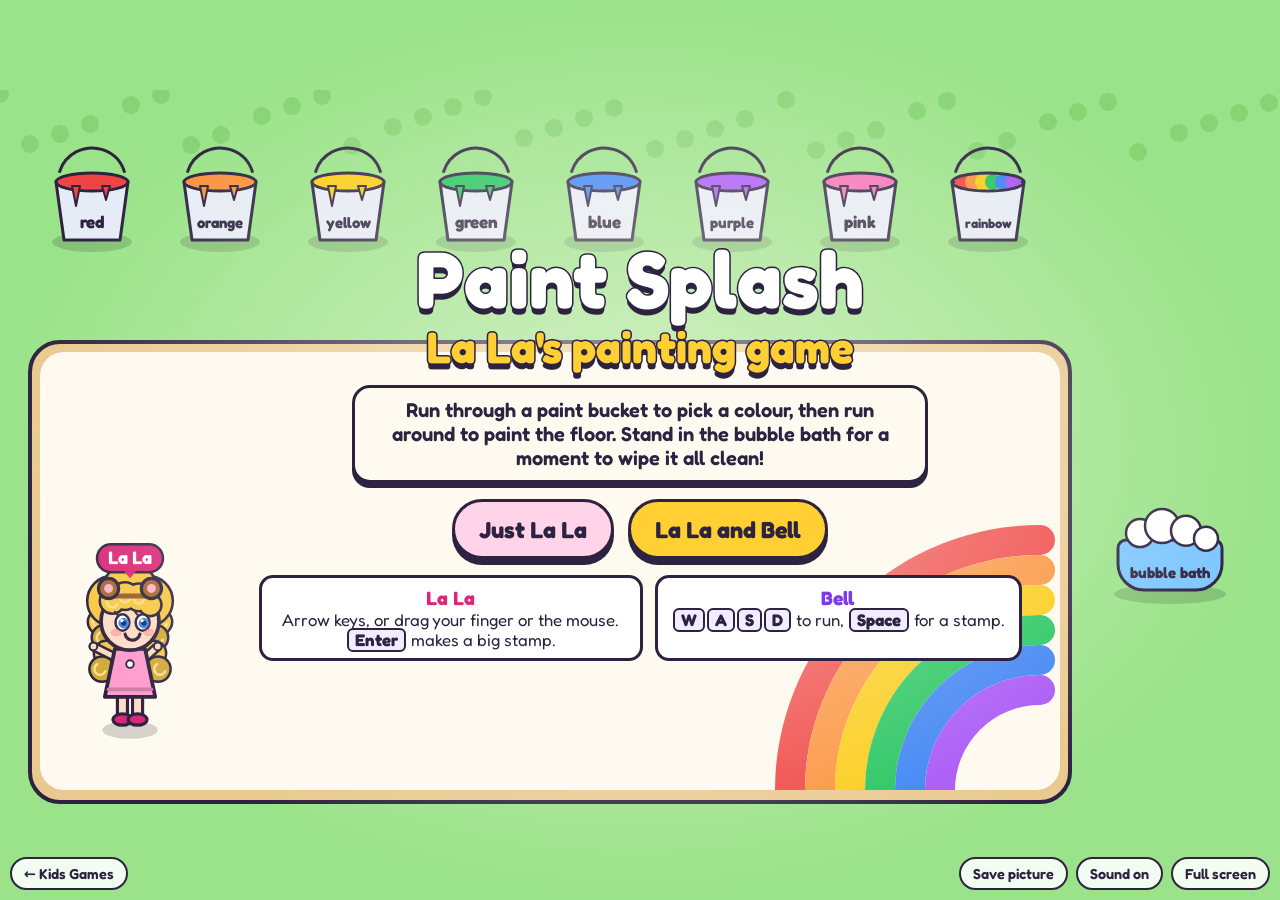
==== paint/index.html @ e42e1e49 "Kids Games: free family games you can make your own" ====
<!DOCTYPE html>
<html lang="en-GB">
<head>
<meta charset="UTF-8">
<link rel="icon" type="image/png" sizes="32x32" href="../icon-192.png">
<link rel="apple-touch-icon" sizes="180x180" href="../icon-192.png">
<meta name="viewport" content="width=device-width, initial-scale=1, viewport-fit=cover">
<title>Paint Splash: a painting game I made for my three-year-old — Gary Stow</title>
<meta name="description" content="Run through paint buckets and paint the floor with your feet. Colours and shapes are spoken out loud, and a bubble bath wipes it all clean. A free game I built with AI for my youngest.">
<meta name="robots" content="index, follow">
<meta property="og:type" content="website">
<meta property="og:title" content="Paint Splash: a painting game I made for my three-year-old">
<meta property="og:description" content="Run through paint buckets and paint the floor with your feet.">
<meta property="og:image" content="https://garystow.co.uk/assets/play-preview.jpg">
<meta name="twitter:card" content="summary_large_image">
<link rel="manifest" href="../manifest.webmanifest">
<meta name="theme-color" content="#7c3aed">
<link rel="preconnect" href="https://fonts.googleapis.com">
<link rel="preconnect" href="https://fonts.gstatic.com" crossorigin>
<link rel="stylesheet" href="https://fonts.googleapis.com/css2?family=Fredoka:wght@400;600;700&display=swap">
<link rel="stylesheet" href="../shared.css">
<style>html,body{background:#9be38a}</style>
</head>
<body>
<canvas id="game" aria-label="Paint Splash game"></canvas>
<div id="menu" class="overlay">
  <h1 class="title">Paint Splash <span data-name="lala" data-suffix="'s painting game">La La's painting game</span></h1>
  <p class="sub">Run through a paint bucket to pick a colour, then run around to paint the floor. Stand in the bubble bath for a moment to wipe it all clean!</p>
  <div class="btns">
    <button class="l" data-mode="lala">Just <span data-name="lala">La La</span></button>
    <button class="go" data-mode="together"><span data-name="lala">La La</span> and <span data-name="bell">Bell</span></button>
  </div>
  <div class="keys">
    <div class="kl"><b data-name="lala">La La</b>Arrow keys, or drag your finger or the mouse. <kbd>Enter</kbd> makes a big stamp.</div>
    <div class="kb"><b data-name="bell">Bell</b><kbd>W</kbd><kbd>A</kbd><kbd>S</kbd><kbd>D</kbd> to run, <kbd>Space</kbd> for a stamp.</div>
  </div>
</div>
<div class="rotate">Turn your tablet sideways for a bigger picture</div>
<div class="chrome left"><a href="../index.html">← Kids Games</a></div>
<div class="chrome right"><button id="save" type="button">Save picture</button><button id="mute" type="button">Sound on</button><button id="fs" type="button">Full screen</button></div>

<script src="../shared.js"></script>
<script>KG.applyNames();</script>
<script>
"use strict";
/* Paint Splash: La La runs through paint buckets and paints the floor with her feet.
   Colours and shapes are spoken out loud. Every so often a gentle voice asks her to find a colour.
   The bubble bath wipes the floor clean. Bell can join in on WASD. No winning or losing, just painting. */
const { W, H, INK, rand, pick, clamp, circ, ell, rr, poly, line, txt, star4, star5, sfx, speak } = KG;
const ctx = KG.stage(document.getElementById("game"));
KG.chrome();
const FX0 = 40, FX1 = 1060, FY0 = 262, FY1 = 700;   // the painting mat, with a strip of grass between it and the buckets
const paint = document.createElement("canvas"); paint.width = W; paint.height = H; const pctx = paint.getContext("2d");
const BUCKETS = [
  { name: "red", col: "#ef4444" }, { name: "orange", col: "#fb923c" }, { name: "yellow", col: "#facc15" }, { name: "green", col: "#22c55e" },
  { name: "blue", col: "#3b82f6" }, { name: "purple", col: "#a855f7" }, { name: "pink", col: "#f472b6" }, { name: "rainbow", col: "rainbow" }
].map((b, i) => Object.assign(b, { x: 92 + i * 128, y: 118 }));
const TUB = { x: 1170, y: 470 };   // the bubble bath sits off the mat on the right, away from the buckets
const BATH_HOLD = 1.3;              // seconds to stay in the bath before it wipes, so a quick bump never does
const SHAPES = ["star", "heart", "circle", "square", "triangle"];
const S = { screen: "title", mode: "lala", players: [], t: 0, ask: null, nextAsk: 18, wipe: null, splats: [], parts: [], said: "" };

function start(mode) {
  KG.unlockAudio(); S.mode = mode; document.getElementById("menu").hidden = true; S.screen = "play";
  S.players = [KG.mkPlayer("lala", { x: 700, y: 520, col: "#db2777" })];
  if (mode === "together") S.players.push(KG.mkPlayer("bell", { x: 560, y: 520 }));
  S.players.forEach(p => { p.paint = p.id === "lala" ? BUCKETS[6] : BUCKETS[5]; p.hue = 0; p.last = null; p.shape = 0; });
  KG.track("game_start", { game_name: "paint", game_mode: mode });
  speak(mode === "together" ? "Paint Splash! Run through a bucket to choose a colour." : `Paint Splash! ${KG.name("lala")}, run through a bucket to choose a colour.`);
}

// ---------- input ----------
const keys = new Set();
const LALA = { up: ["ArrowUp"], down: ["ArrowDown"], left: ["ArrowLeft"], right: ["ArrowRight"], act: ["Enter", "NumpadEnter", "ShiftRight", "Slash", "Period"] };
const BELL = { up: ["KeyW"], down: ["KeyS"], left: ["KeyA"], right: ["KeyD"], act: ["Space", "KeyE"] };
const SOLO = { up: [...LALA.up, ...BELL.up], down: [...LALA.down, ...BELL.down], left: [...LALA.left, ...BELL.left], right: [...LALA.right, ...BELL.right], act: [...LALA.act, ...BELL.act] };
const mapFor = p => S.mode === "lala" ? SOLO : p.id === "lala" ? LALA : BELL;
addEventListener("keydown", e => {
  if (["Space", "ArrowUp", "ArrowDown", "ArrowLeft", "ArrowRight", "Enter"].includes(e.code) && !e.target.closest("button,a")) e.preventDefault();
  if (S.screen === "title") { if ((e.code === "Space" || e.code === "Enter") && !e.target.closest("button")) start("lala"); return; }
  if (!keys.has(e.code)) S.players.forEach(p => { if (mapFor(p).act.includes(e.code)) stamp(p); });
  keys.add(e.code);
});
addEventListener("keyup", e => keys.delete(e.code));
addEventListener("blur", () => keys.clear());
let drag = false;
const cvEl = document.getElementById("game");
cvEl.addEventListener("pointerdown", e => { if (S.screen !== "play") return; drag = true; const p = S.players[0], w = KG.toWorld(e); p.target = { x: w.x, y: w.y + 30 }; cvEl.setPointerCapture(e.pointerId); });
cvEl.addEventListener("pointermove", e => { if (!drag) return; const w = KG.toWorld(e); S.players[0].target = { x: w.x, y: w.y + 30 }; });
cvEl.addEventListener("pointerup", () => { drag = false; S.players[0] && (S.players[0].target = null); });

// ---------- painting ----------
function colourOf(p) { if (p.paint.col !== "rainbow") return p.paint.col; p.hue = (p.hue + 2.2) % 360; return `hsl(${p.hue},90%,58%)`; }
function brush(p, x, y) {
  const c = colourOf(p);
  pctx.strokeStyle = c; pctx.fillStyle = c; pctx.lineCap = "round"; pctx.lineJoin = "round"; pctx.lineWidth = 34;
  pctx.beginPath(); if (p.last) { pctx.moveTo(p.last.x, p.last.y); pctx.lineTo(x, y); pctx.stroke(); } else { pctx.arc(x, y, 17, 0, 7); pctx.fill(); }
  p.last = { x, y };
}
function stamp(p) {
  if (S.screen !== "play" || S.wipe) return;
  const shape = SHAPES[p.shape % SHAPES.length]; p.shape++;
  const c = colourOf(p), x = p.x, y = clamp(p.y - 10, FY0 + 50, FY1 - 50);
  pctx.save(); pctx.translate(x, y); pctx.fillStyle = c; pctx.beginPath();
  if (shape === "star") { for (let i = 0; i < 10; i++) { const a = i / 10 * Math.PI * 2 - Math.PI / 2, r = i % 2 ? 26 : 60; pctx.lineTo(Math.cos(a) * r, Math.sin(a) * r); } }
  if (shape === "heart") { pctx.moveTo(0, 50); pctx.bezierCurveTo(-80, -5, -40, -60, 0, -25); pctx.bezierCurveTo(40, -60, 80, -5, 0, 50); }
  if (shape === "circle") pctx.arc(0, 0, 50, 0, 7);
  if (shape === "square") pctx.rect(-46, -46, 92, 92);
  if (shape === "triangle") { pctx.moveTo(0, -55); pctx.lineTo(55, 42); pctx.lineTo(-55, 42); }
  pctx.closePath(); pctx.fill(); pctx.restore();
  sfx.splash(); speak(`A ${shape}!`); burst(x, y, 14, [c, "#fff"]);
}
function burst(x, y, n, cols) { for (let i = 0; i < n; i++) { const a = rand(0, 6.3), v = rand(80, 260); S.parts.push({ x, y, vx: Math.cos(a) * v, vy: Math.sin(a) * v - 80, life: rand(.5, 1), col: pick(cols) }); } }
function startWipe() { if (S.wipe) return; S.wipe = { x: FX0 - 60 }; sfx.splash(); speak("Bubble bath! All clean!"); }

// ---------- update ----------
function update(dt) {
  S.t += dt;
  S.parts.forEach(q => { q.x += q.vx * dt; q.y += q.vy * dt; q.vy += 400 * dt; q.life -= dt; }); S.parts = S.parts.filter(q => q.life > 0);
  if (S.screen !== "play") return;
  if (S.wipe) {
    S.wipe.x += 900 * dt; pctx.clearRect(0, 0, S.wipe.x, H);
    if (S.wipe.x % 40 < 20) S.parts.push({ x: S.wipe.x, y: rand(FY0, FY1), vx: rand(-40, 40), vy: rand(-120, -40), life: 1.2, col: "#ffffff", bubble: true });
    if (S.wipe.x > FX1 + 60) S.wipe = null;
  }
  const pads = navigator.getGamepads ? [...navigator.getGamepads()].filter(Boolean) : [];
  S.players.forEach((p, i) => {
    const m = mapFor(p), k = a => m[a].some(c => keys.has(c)) ? 1 : 0;
    let dx = k("right") - k("left"), dy = k("down") - k("up");
    const pd = pads[i]; if (pd) { dx += Math.abs(pd.axes[0]) > .3 ? pd.axes[0] : 0; dy += Math.abs(pd.axes[1]) > .3 ? pd.axes[1] : 0; const a = pd.buttons[0] && pd.buttons[0].pressed; if (a && !p.padA) stamp(p); p.padA = a; }
    if (!dx && !dy && p.target) { const vx = p.target.x - p.x, vy = p.target.y - p.y, d = Math.hypot(vx, vy); if (d > 8) { dx = vx / d; dy = vy / d; } }
    const mag = Math.hypot(dx, dy); if (mag > 1) { dx /= mag; dy /= mag; }
    p.x = clamp(p.x + dx * 330 * dt, FX0 + 20, W - 40); p.y = clamp(p.y + dy * 300 * dt, 160, FY1);
    p.moving = mag > .1; if (p.moving) { p.walk += dt * 11; if (Math.abs(dx) > .2) p.face = dx > 0 ? 1 : -1; }
    // paint with the feet while on the floor
    if (p.moving && p.y > FY0 + 12 && p.x < FX1 - 6 && !S.wipe) brush(p, p.x, p.y - 4); else p.last = null;
    // buckets
    BUCKETS.forEach(b => {
      if (p.y < FY0 - 12 && Math.hypot(b.x - p.x, (b.y + 30) - p.y) < 56 && p.paint !== b) {
        p.paint = b; sfx.splash(); burst(b.x, b.y, 16, [b.col === "rainbow" ? "#ff5fa8" : b.col, "#fff"]);
        if (S.ask && S.ask.b === b && p.id === "lala") { speak(`Yes! ${cap(b.name)}! Well done ${KG.name("lala")}!`); S.ask = null; S.nextAsk = S.t + 25; sfx.done(); burst(b.x, b.y, 40, ["#ffd23f", "#fff", "#ff7ab6"]); }
        else speak(cap(b.name) + "!");
      }
    });
    // bubble bath: stay in it for a moment to wash the picture away
    const inBath = Math.hypot(TUB.x - p.x, (TUB.y + 30) - p.y) < 64;
    if (inBath) { if (!p.bathDone) { if (!p.bathT) speak("Stay in the bubble bath to wash it all away!"); p.bathT = (p.bathT || 0) + dt; if (p.bathT >= BATH_HOLD) { startWipe(); p.bathT = 0; p.bathDone = true; } } }
    else { p.bathT = 0; p.bathDone = false; }
  });
  // gentle colour challenge for La La
  if (!S.ask && S.t > S.nextAsk) { const b = pick(BUCKETS.filter(x => x.name !== "rainbow" && x !== S.players[0].paint)); S.ask = { b, t: S.t }; speak(`${KG.name("lala")}, can you find the ${b.name} bucket?`); }
  if (S.ask && S.t - S.ask.t > 25) { S.ask = null; S.nextAsk = S.t + 20; }
}
const cap = s => s[0].toUpperCase() + s.slice(1);

// ---------- drawing ----------
function drawRoom() {
  // garden all around, a big cream floor to paint on
  ctx.fillStyle = "#9be38a"; ctx.fillRect(0, 0, W, H);
  for (let i = 0; i < 40; i++) { const x = (i * 131) % W, y = (i * 71) % 60 + 4; ctx.fillStyle = "#86d474"; ctx.beginPath(); ctx.arc(x, y, 9, 0, 7); ctx.fill(); }
  rr(FX0 - 10, FY0 - 10, FX1 - FX0 + 20, FY1 - FY0 + 22, 30, "#e9c98f", 4);
  rr(FX0, FY0, FX1 - FX0, FY1 - FY0, 24, "#fffaf0", 0);
  ctx.save(); ctx.beginPath(); ctx.roundRect(FX0, FY0, FX1 - FX0, FY1 - FY0, 24); ctx.clip(); ctx.drawImage(paint, 0, 0); ctx.restore();
}
function drawBucket(b) {
  const x = b.x, y = b.y, glowing = S.ask && S.ask.b === b;
  if (glowing) { const k = 1 + Math.sin(S.t * 6) * .12; ctx.save(); ctx.globalAlpha = .6; ell(x, y + 6, 58 * k, 46 * k, "#fff7a8", 0); ctx.restore(); }
  ell(x, y + 34, 40, 10, "rgba(0,0,0,.15)", 0);
  poly([[x - 36, y - 26], [x + 36, y - 26], [x + 28, y + 32], [x - 28, y + 32]], "#e6ecf5");
  if (b.col === "rainbow") { ["#ef4444", "#fb923c", "#facc15", "#22c55e", "#3b82f6", "#a855f7"].forEach((c, i) => ell(x - 25 + i * 10, y - 26, 8, 8, c, 0)); ell(x, y - 26, 36, 9, null, 3); }
  else { ell(x, y - 26, 36, 9, b.col); poly([[x - 20, y - 22], [x - 12, y - 22], [x - 16, y - 2]], b.col, 2); poly([[x + 10, y - 22], [x + 18, y - 22], [x + 14, y - 8]], b.col, 2); }
  ctx.beginPath(); ctx.arc(x, y - 26, 34, Math.PI * 1.1, Math.PI * 1.9); ctx.strokeStyle = INK; ctx.lineWidth = 3; ctx.stroke();
  txt(b.name, x, y + 20, b.name.length > 6 ? 13 : b.name.length > 5 ? 15 : 17, INK, "center", 700);
  if (glowing) { const bb = Math.abs(Math.sin(S.t * 5)) * 10; poly([[x - 14, y - 66 - bb], [x + 14, y - 66 - bb], [x, y - 46 - bb]], "#ff5fa8"); }
}
function drawTub() {
  const x = TUB.x, y = TUB.y;
  ell(x, y + 34, 56, 10, "rgba(0,0,0,.15)", 0);
  rr(x - 52, y - 20, 104, 50, [8, 8, 26, 26], "#7cc6ff");
  [[-30, -26, 14], [-8, -32, 17], [16, -28, 15], [36, -22, 12]].forEach(([dx, dy, r], i) => circ(x + dx, y + dy + Math.sin(S.t * 3 + i) * 2, r, "#ffffff", 2.5));
  txt("bubble bath", x, y + 18, 15, INK, "center", 700);
  const hold = Math.max(0, ...S.players.map(p => p.bathDone ? 0 : (p.bathT || 0)));
  if (hold > 0) { ctx.beginPath(); ctx.arc(x, y + 4, 70, -Math.PI / 2, -Math.PI / 2 + Math.min(1, hold / BATH_HOLD) * Math.PI * 2); ctx.strokeStyle = "#3b82f6"; ctx.lineWidth = 8; ctx.lineCap = "round"; ctx.stroke(); }
}
function draw() {
  drawRoom();
  BUCKETS.forEach(drawBucket); drawTub();
  S.players.slice().sort((a, b) => a.y - b.y).forEach(p => {
    const c = p.paint.col === "rainbow" ? `hsl(${(S.t * 120) % 360},90%,58%)` : p.paint.col;
    ell(p.x, p.y - 2, 26, 9, c, 2.5);
    KG.drawKid(p, p.x, p.y, 1.05, {});
  });
  S.parts.forEach(q => { ctx.globalAlpha = clamp(q.life * 1.5, 0, 1); if (q.bubble) circ(q.x, q.y, 10, "rgba(255,255,255,.9)", 2); else star4(q.x, q.y, 7, q.col); }); ctx.globalAlpha = 1;
  if (S.wipe) { const x = S.wipe.x; for (let y = FY0; y < FY1; y += 44) circ(x + Math.sin(y + S.t * 9) * 14, y + 20, 24, "#ffffff", 2.5); }
}
function drawTitle() {
  drawRoom(); BUCKETS.forEach(drawBucket); drawTub();
  const a = KG.mkPlayer("lala"); a.face = 1; KG.drawKid(a, 130, 640, 1.4, { wave: true, jump: Math.abs(Math.sin(S.t * 4)) * 8 });
}
// a little rainbow painted on the floor behind the title
(function decorate() { const cols = ["#ef4444", "#fb923c", "#facc15", "#22c55e", "#3b82f6", "#a855f7"]; pctx.lineWidth = 30; pctx.lineCap = "round"; cols.forEach((c, i) => { pctx.strokeStyle = c; pctx.beginPath(); pctx.arc(1040, 700, 250 - i * 30, Math.PI, Math.PI * 1.5); pctx.stroke(); }); })();

let last = performance.now();
function frame(now) { const dt = Math.min(.05, (now - last) / 1000); last = now; update(dt); KG.begin(null, "#9be38a", 0); if (S.screen === "title") drawTitle(); else draw(); KG.end(); requestAnimationFrame(frame); }
document.querySelectorAll("#menu button").forEach(b => b.onclick = () => { b.blur(); pctx.clearRect(0, 0, W, H); start(b.dataset.mode); });
document.getElementById("save").onclick = e => {
  e.currentTarget.blur();
  const out = document.createElement("canvas"); out.width = FX1 - FX0; out.height = FY1 - FY0; const o = out.getContext("2d");
  o.fillStyle = "#fffaf0"; o.fillRect(0, 0, out.width, out.height); o.drawImage(paint, -FX0, -FY0);
  const a = document.createElement("a"); a.download = "La-La-painting.png"; a.href = out.toDataURL("image/png"); a.click();
  speak("Picture saved!"); KG.track("paint_saved", { game_name: "paint" });
};
(document.fonts && document.fonts.load ? document.fonts.load("700 20px Fredoka") : Promise.resolve()).catch(() => {}).then(() => requestAnimationFrame(frame));
window.PS = { S, start, stamp, startWipe };
</script>
</body>
</html>
---- shared.css ----
:root{--ink:#2d2340;--bell:#7c3aed;--lala:#db2777;--sun:#ffcf33;--cream:#fffaf0}
*{box-sizing:border-box;margin:0;padding:0}
html,body{height:100%;overflow:hidden;font-family:"Fredoka","Trebuchet MS",system-ui,sans-serif;color:var(--ink);touch-action:none;-webkit-user-select:none;user-select:none}
canvas{display:block;position:fixed;inset:0}
.overlay{position:fixed;inset:0;display:flex;flex-direction:column;align-items:center;justify-content:center;gap:16px;padding:16px;text-align:center;background:radial-gradient(ellipse at center,rgba(255,250,240,.6),rgba(255,250,240,0) 70%)}
.overlay[hidden]{display:none}
.title{font-size:clamp(2.4rem,7vw,5rem);font-weight:700;line-height:1;color:#fff;-webkit-text-stroke:3px var(--ink);paint-order:stroke fill;text-shadow:0 6px 0 var(--ink)}
.title span{display:block;color:var(--sun);font-size:.55em;margin-top:.15em}
.sub{max-width:36rem;font-size:clamp(1rem,2.3vw,1.25rem);font-weight:600;background:var(--cream);border:3px solid var(--ink);border-radius:18px;padding:10px 18px;box-shadow:0 5px 0 var(--ink)}
.btns{display:flex;gap:14px;flex-wrap:wrap;justify-content:center}
.btns button,.btns a{font:inherit;font-weight:700;font-size:clamp(1.05rem,2.5vw,1.45rem);padding:13px 24px;border-radius:999px;border:3px solid var(--ink);background:#fff;color:var(--ink);cursor:pointer;box-shadow:0 6px 0 var(--ink);transition:transform .08s;text-decoration:none}
.btns button:hover,.btns button:focus-visible,.btns a:hover{transform:translateY(-3px);outline:none}
.btns button:active{transform:translateY(3px);box-shadow:0 2px 0 var(--ink)}
.btns .go{background:var(--sun)}.btns .b{background:#ddd0ff}.btns .l{background:#ffd3e8}
.keys{display:flex;gap:12px;flex-wrap:wrap;justify-content:center;font-size:clamp(.9rem,1.8vw,1.05rem)}
.keys div{background:#fff;border:3px solid var(--ink);border-radius:14px;padding:8px 14px;max-width:24rem}
.keys b{display:block;font-size:1.15em}
.keys .kb b{color:var(--bell)}.keys .kl b{color:var(--lala)}
kbd{font:inherit;font-weight:700;background:#f1ecff;border:2px solid var(--ink);border-radius:6px;padding:0 6px;margin:0 1px}
.chrome{position:fixed;bottom:10px;display:flex;gap:8px;z-index:5}
.chrome.left{left:10px}.chrome.right{right:10px}
.chrome a,.chrome button{font:inherit;font-weight:600;font-size:.9rem;padding:6px 12px;border-radius:999px;border:2px solid var(--ink);background:rgba(255,255,255,.88);color:var(--ink);text-decoration:none;cursor:pointer}
.made{font-size:.9rem;font-weight:600;opacity:.85}
.rotate{display:none;position:fixed;top:12px;left:50%;transform:translateX(-50%);z-index:6;background:#fff;border:2px solid var(--ink);border-radius:999px;padding:6px 14px;font-weight:600;font-size:.9rem;white-space:nowrap}
@media (orientation:portrait) and (max-width:700px){.rotate{display:block}}
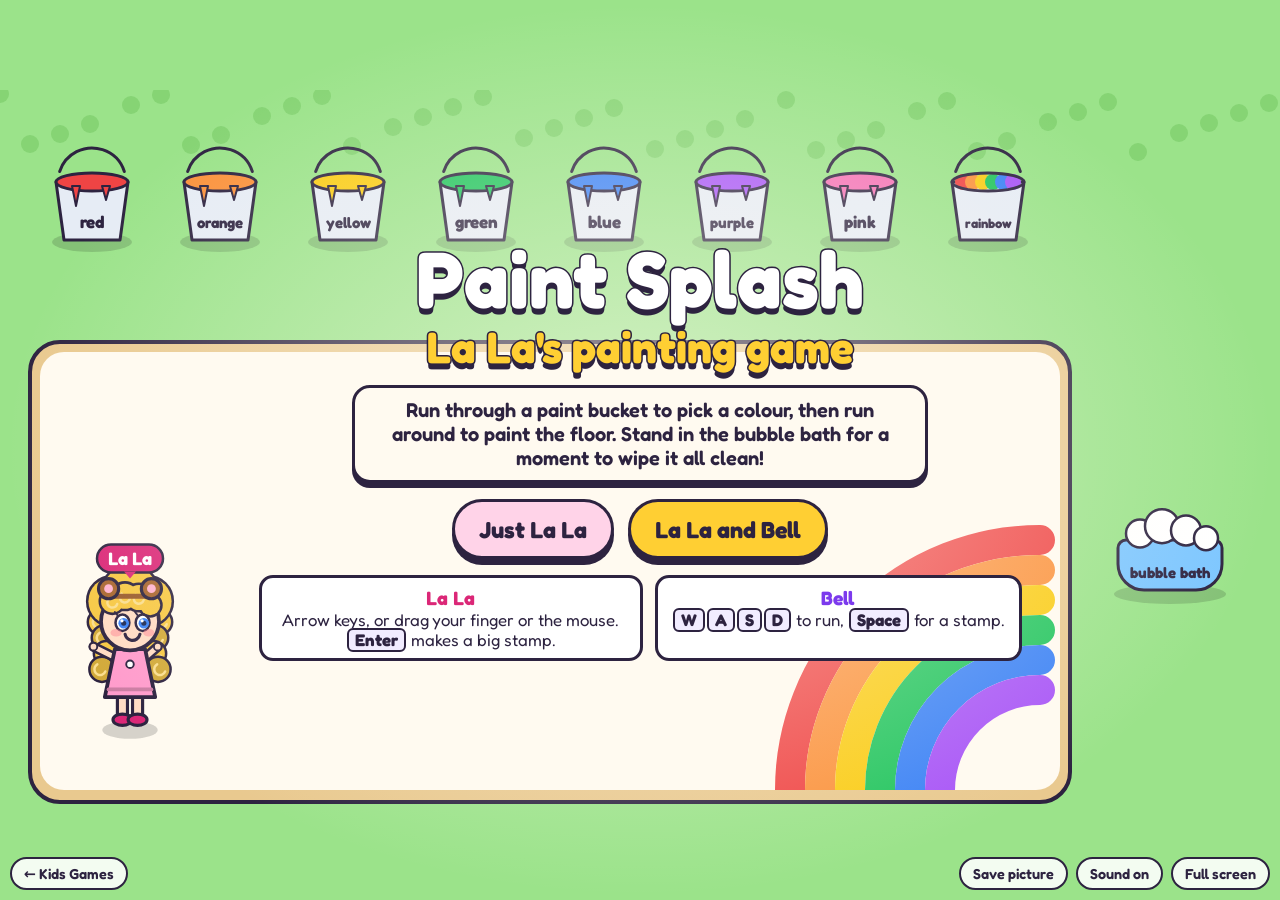
==== commit 25d8ac77: "Add Spell & Build, easier clues, boy or girl, iPad fixes" ====
--- a/paint/index.html
+++ b/paint/index.html
@@ -18,7 +18,7 @@
 <link rel="preconnect" href="https://fonts.googleapis.com">
 <link rel="preconnect" href="https://fonts.gstatic.com" crossorigin>
 <link rel="stylesheet" href="https://fonts.googleapis.com/css2?family=Fredoka:wght@400;600;700&display=swap">
-<link rel="stylesheet" href="../shared.css">
+<link rel="stylesheet" href="../shared.css?v=20261024b">
 <style>html,body{background:#9be38a}</style>
 </head>
 <body>
@@ -39,7 +39,7 @@
 <div class="chrome left"><a href="../index.html">← Kids Games</a></div>
 <div class="chrome right"><button id="save" type="button">Save picture</button><button id="mute" type="button">Sound on</button><button id="fs" type="button">Full screen</button></div>
 
-<script src="../shared.js"></script>
+<script src="../shared.js?v=20261024b"></script>
 <script>KG.applyNames();</script>
 <script>
 "use strict";
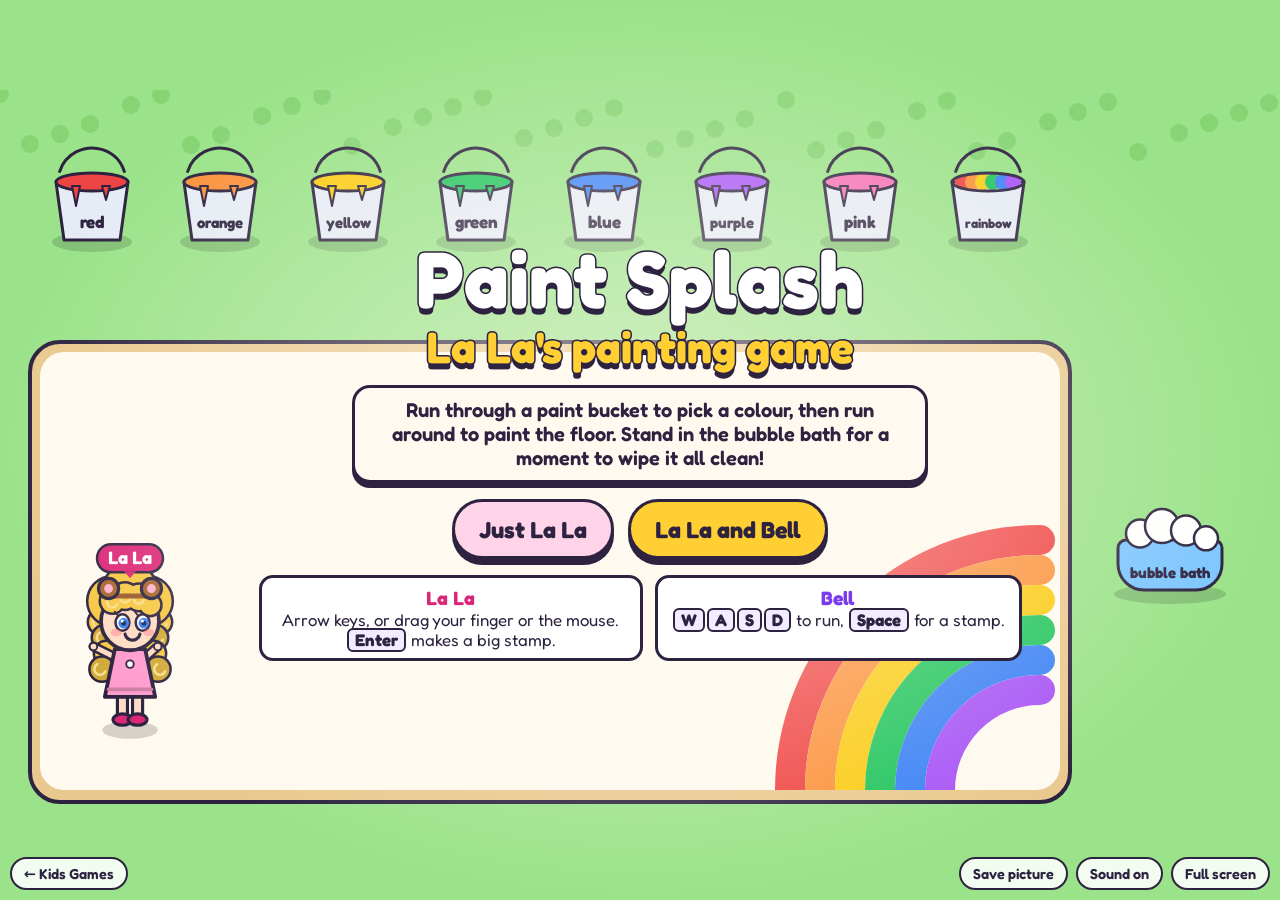
==== commit 5ad9a6e7: "Pegs tablet controls and proper boy haircuts" ====
--- a/paint/index.html
+++ b/paint/index.html
@@ -18,7 +18,7 @@
 <link rel="preconnect" href="https://fonts.googleapis.com">
 <link rel="preconnect" href="https://fonts.gstatic.com" crossorigin>
 <link rel="stylesheet" href="https://fonts.googleapis.com/css2?family=Fredoka:wght@400;600;700&display=swap">
-<link rel="stylesheet" href="../shared.css?v=20261024b">
+<link rel="stylesheet" href="../shared.css?v=20261024c">
 <style>html,body{background:#9be38a}</style>
 </head>
 <body>
@@ -39,7 +39,7 @@
 <div class="chrome left"><a href="../index.html">← Kids Games</a></div>
 <div class="chrome right"><button id="save" type="button">Save picture</button><button id="mute" type="button">Sound on</button><button id="fs" type="button">Full screen</button></div>
 
-<script src="../shared.js?v=20261024b"></script>
+<script src="../shared.js?v=20261024c"></script>
 <script>KG.applyNames();</script>
 <script>
 "use strict";
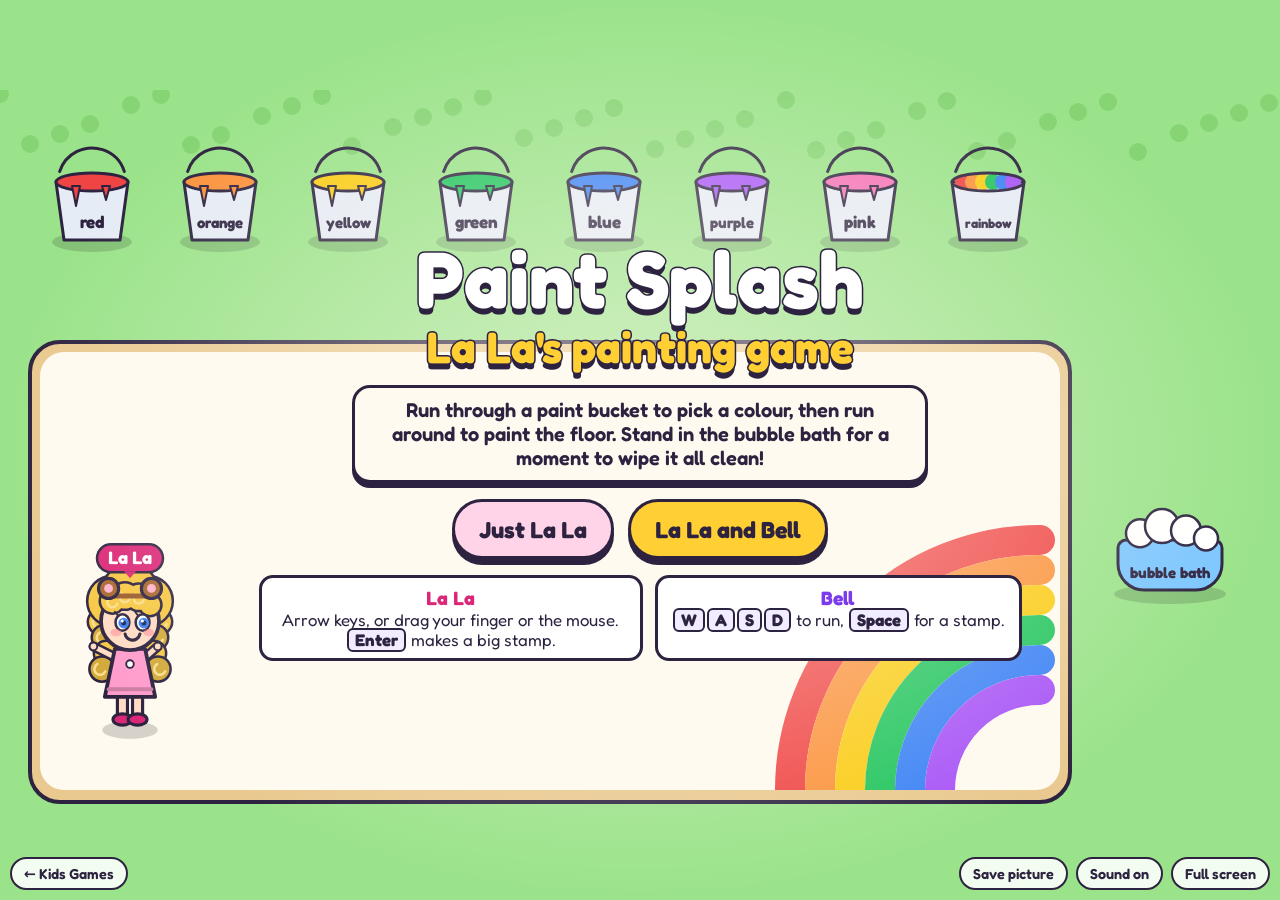
==== commit d24e816c: "README: link the story article and the setup guide" ====
--- a/paint/index.html
+++ b/paint/index.html
@@ -5,8 +5,8 @@
 <link rel="icon" type="image/png" sizes="32x32" href="../icon-192.png">
 <link rel="apple-touch-icon" sizes="180x180" href="../icon-192.png">
 <meta name="viewport" content="width=device-width, initial-scale=1, viewport-fit=cover">
-<title>Paint Splash: a painting game I made for my three-year-old — Gary Stow</title>
-<meta name="description" content="Run through paint buckets and paint the floor with your feet. Colours and shapes are spoken out loud, and a bubble bath wipes it all clean. A free game I built with AI for my youngest.">
+<title>Paint Splash: Free Colours Game for 3 Year Olds — Gary Stow</title>
+<meta name="description" content="A free colours and shapes game for toddlers and three-year-olds. Run through paint buckets to paint the floor while colours are spoken aloud. No adverts.">
 <meta name="robots" content="index, follow">
 <meta property="og:type" content="website">
 <meta property="og:title" content="Paint Splash: a painting game I made for my three-year-old">
@@ -20,6 +20,9 @@
 <link rel="stylesheet" href="https://fonts.googleapis.com/css2?family=Fredoka:wght@400;600;700&display=swap">
 <link rel="stylesheet" href="../shared.css?v=20261024c">
 <style>html,body{background:#9be38a}</style>
+<script type="application/ld+json">
+{"@context": "https://schema.org", "@type": ["VideoGame", "LearningResource"], "name": "Paint Splash", "url": "https://garystow.co.uk/kids-games/paint/", "description": "A free colours and shapes game for toddlers and three-year-olds. Run through paint buckets to paint the floor while colours are spoken aloud. No adverts.", "inLanguage": "en-GB", "isAccessibleForFree": true, "typicalAgeRange": "2-5", "learningResourceType": "Educational game", "teaches": ["Colour names", "Shapes", "Cause and effect"], "gamePlatform": "Web browser", "playMode": ["SinglePlayer", "CoOp"], "author": {"@type": "Person", "name": "Gary Stow", "url": "https://garystow.co.uk/"}, "isPartOf": {"@type": "CollectionPage", "name": "Kids Games", "url": "https://garystow.co.uk/kids-games/"}}
+</script>
 </head>
 <body>
 <canvas id="game" aria-label="Paint Splash game"></canvas>
